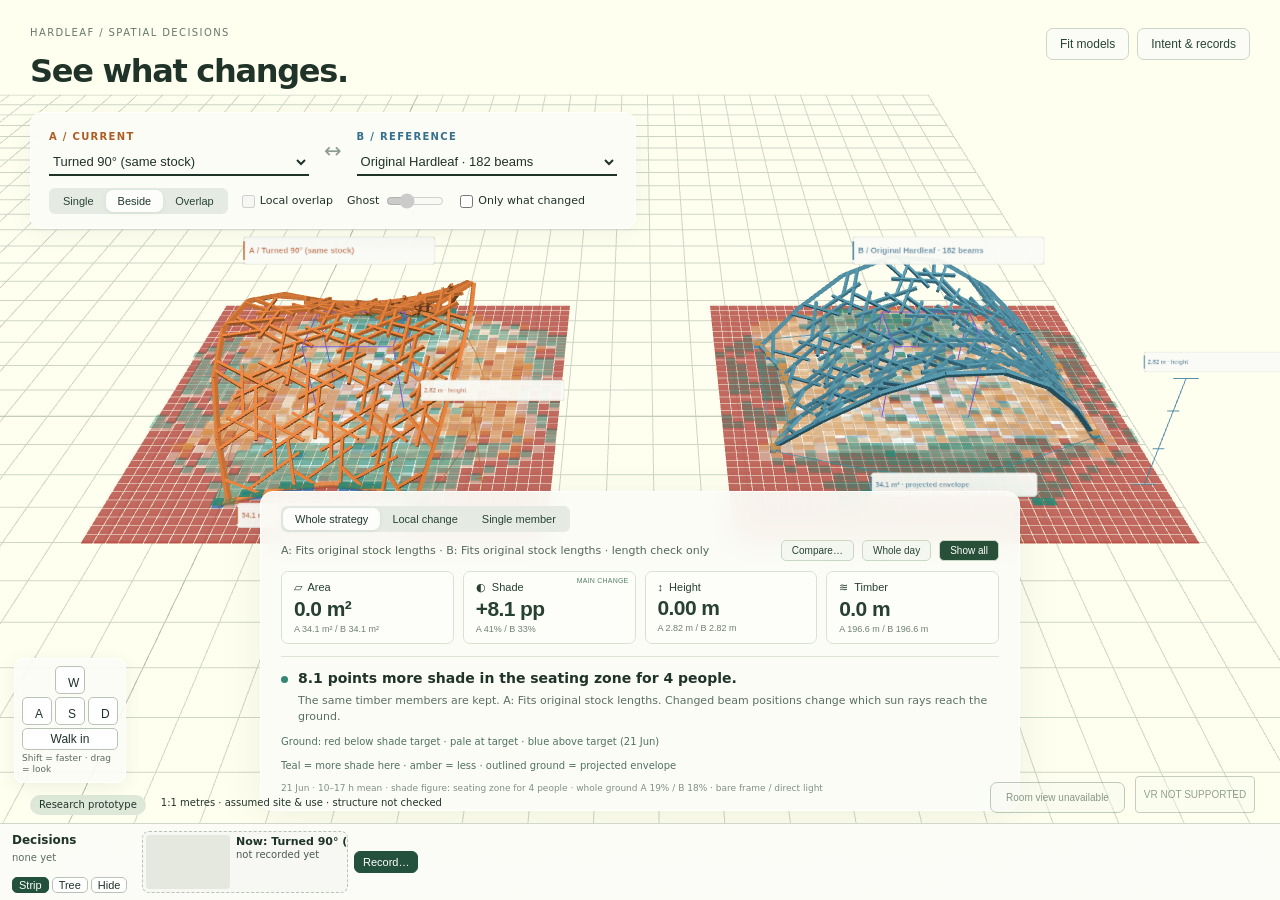
==== index.html @ 6464f563 "Hardleaf VR prototype: static copy with precomputed options Co-Authored-By: Claude Opus 5.5 <noreply" ====
<!doctype html>
<html lang="en"><head><meta charset="utf-8"><meta name="viewport" content="width=device-width, initial-scale=1"><link rel="icon" href="data:,"><title>Hardleaf · Spatial comparison</title>
<link rel="stylesheet" href="style.css"><script type="importmap">{"imports":{"three":"./vendor/three/build/three.module.js","three/addons/":"./vendor/three/addons/"}}</script></head>
<body>
<main id="viewport" aria-label="Hardleaf 3D model"></main>
<header><div class="mark">HARDLEAF / SPATIAL DECISIONS</div><h1>See what changes.</h1><p>Same scale. Same sun. Different choices.</p></header>
<div id="regionBar" hidden role="status"><span id="regionText"></span><button type="button" id="regionConfirm">Confirm</button><button type="button" id="regionCancel">Cancel</button></div>
<div id="diffPick" hidden aria-label="What to compare"><b>Compare</b><label><input type="checkbox" data-metric="area" checked> Area</label><label><input type="checkbox" data-metric="shade" checked> Shade</label><label><input type="checkbox" data-metric="height" checked> Height</label><label><input type="checkbox" data-metric="material" checked> Timber</label><b>Shade in</b><label><input type="radio" name="scope" value="seat" checked> <span id="scopeSeat">Seating zone</span></label><label><input type="radio" name="scope" value="ground"> Whole ground</label><label><input type="radio" name="scope" value="region" id="scopeRegion" disabled> <span id="scopeRegionText">Selected region (none yet)</span></label><small>Click two ground cells to select a region.</small></div>
<div class="workspace-tools"><button id="fitModels">Fit models</button><button id="advancedToggle" aria-expanded="false">Intent &amp; records</button></div>
<section id="comparisonControls" aria-label="Compare designs">
  <div class="model-pickers"><label class="a"><span>A / CURRENT</span><select id="scenario"></select></label><span class="versus">↔</span><label class="b"><span>B / REFERENCE</span><select id="reference"></select></label></div>
  <div class="layout-controls"><div class="segmented"><button data-compare-mode="single">Single</button><button data-compare-mode="beside" class="active">Beside</button><button data-compare-mode="overlay">Overlap</button></div><label class="inline"><input id="localOverlap" type="checkbox">Local overlap</label><label class="inline ghost-label">Ghost <input id="ghostOpacity" type="range" min="0.1" max="0.75" step="0.05" value="0.28" aria-label="Reference ghost opacity"></label><label class="inline"><input id="diffOnly" type="checkbox">Only what changed</label></div>
</section>
<section id="comparisonDock" aria-label="Visual comparison lenses">
  <div class="segmented tier-tabs" id="tierTabs" role="group" aria-label="Decision level"><button type="button" data-tier="whole" class="active">Whole strategy</button><button type="button" data-tier="local">Local change</button><button type="button" data-tier="member">Single member</button></div>
  <div class="dock-top"><span id="stockIdentity">Same timber pieces</span><button id="diffPickBtn" type="button" aria-expanded="false">Compare…</button><button id="shadePeriod">Whole day</button><button id="allFocus" class="active">Show all</button></div>
  <div class="lenses">
    <button data-focus="area"><span class="lens-name">▱ &nbsp;Area</span><span class="delta"></span><span class="pair"></span></button>
    <button data-focus="shade"><span class="lens-name">◐ &nbsp;Shade</span><span class="delta"></span><span class="pair"></span></button>
    <button data-focus="height"><span class="lens-name">↕ &nbsp;Height</span><span class="delta"></span><span class="pair"></span></button>
    <button data-focus="material"><span class="lens-name">≋ &nbsp;Timber</span><span class="delta"></span><span class="pair"></span></button>
  </div>
  <div class="comparison-story"><span class="story-dot"></span><div><h2 id="compareHeadline"></h2><p id="compareWhy"></p></div></div>
  <div class="light-scale" id="lightScale" aria-hidden="true"></div><p class="comparison-legend" id="lightLegend"></p><p class="comparison-legend" id="comparisonLegend"></p><small id="compareContext"></small>
</section>
<aside id="panel" hidden>
<div class="eyebrow" id="flowEyebrow">Step 1 of 7</div><h2 id="flowTitle">Intention</h2>
<div id="flowChart"></div>
<p id="flowAsk" class="flow-ask"></p>
<p class="muted" data-step="1">Real beam geometry, assumed use. Bare-timber shade only; plants, weather and structure are not included.</p>
<details open data-step="1"><summary>Intention · goal roles (click to change)</summary><div id="intent" class="buttonrow" style="flex-wrap:wrap"></div></details>
<details open data-step="1"><summary>Conditions · what is assumed</summary><div id="conditions"></div></details>
<label data-step="1">People (assumed: 1.5 m² each)<select id="usage"></select></label>
<label data-step="1">Shade target <output id="targetValue">50%</output><input id="target" type="range" min="10" max="90" step="5" value="50"></label>
<label data-step="3">Simulated time <output id="hourValue">13:00</output><input id="hour" type="range" min="0" max="7" step="1" value="3"></label>
<div class="buttonrow" data-step="2"><button id="rackToggle">Show timber stock rack</button></div>
<div class="buttonrow" data-step="3"><button id="home">Reset view</button><button id="seatview">Seat zone from above</button><button id="columns">Light filter: off</button><button id="cells">Hide per-cell shade</button></div>
<div class="buttonrow" data-step="6"><button id="compare">Side by side</button></div>
<nav data-step="4 6" aria-label="Information level"><button data-level="1" class="active">L1 Overview</button><button data-level="2">L2 Differences</button><button data-level="3">L3 Explain</button></nav>
<section id="feedback" data-step="4 6" aria-live="polite"></section>
<section id="command" data-step="5"><label for="cmdText"><small>Ask for an option (needs the bridge): turn 90 · wider 10 · lower 15 · remove A1 A2 · reset</small></label><div style="display:flex;gap:6px;margin-top:4px"><input id="cmdText" type="text" placeholder="turn 90 and lower 10" style="flex:1;min-width:0"><button id="cmdGo" type="button">Go</button><button id="cmdVoice" type="button" hidden>Speak</button></div><small id="cmdStatus"></small></section>
<section id="selection" data-step="2 4"><small>Click a timber member to see its details</small></section>
<details data-step="5"><summary>Engineering connection</summary><p>Rhino geometry probe. Structure and joinery remain unchecked.</p><button id="testEngine">Test Rhino link</button><p id="engineStatus">Not tested</p><a href="device.html" target="_blank">Quest connection diagnostics</a></details>
<div id="taskbox" data-step="7"><small>Task</small><p id="task">Choose a configuration for this seating zone: enough shade from the timber you have. Compare two, pick the one you would use, and say why.</p></div>
<label data-step="7">Preference for the current configuration<select id="pref"><option value="">not rated</option><option value="1">1 very dissatisfied</option><option value="2">2</option><option value="3">3 neutral</option><option value="4">4</option><option value="5">5 very satisfied</option></select></label>
<label data-step="7">Reason for choosing / returning (optional)<textarea id="rationale" rows="2" placeholder="e.g. local exposure still too large, go back and change the goal. Left empty, no reason is inferred."></textarea></label>
<div class="buttonrow" data-step="7"><button id="record">Record this decision</button><button id="export">Export record</button></div>
<div class="flow-nav"><button id="flowPrev" type="button">Back</button><button id="flowNext" type="button">Next</button></div>
<details><summary>History · return and branch</summary><label>Choose a recorded state<select id="historyState"></select></label><button id="restore">Restore this state and open a new branch</button><p><b>Decisions across strategies</b></p><table id="decisions"></table><p id="historySummary">No history yet</p><p>After returning you can keep exploring; the old branch, goal, option and record are not overwritten.</p></details>
<p id="status" role="status">Reading 182 beams…</p>
<details><summary>Sources and controls</summary><p>Mouse: rotate; wheel: zoom; click: pick a beam. VR In VR use the controller ray to pick members and the console in front of you. Stand and walk inside your real boundary.</p><p>From the course: Alpine ARchitecture  Lock → Mark → Assign → Check; here: confirm conditions → mark the conflict → compare → decide.</p><a href="docs/SOURCES.md">Data and sources</a></details>
</aside>
<div id="walkPad" aria-label="Walk"><div class="wp-keys"><span></span><button type="button" data-walk="KeyW" aria-label="Forward">W</button><span></span><button type="button" data-walk="KeyA" aria-label="Left">A</button><button type="button" data-walk="KeyS" aria-label="Back">S</button><button type="button" data-walk="KeyD" aria-label="Right">D</button></div><button type="button" id="walkIn">Walk in</button><small>Shift = faster · drag = look</small></div>
<section id="historyStrip" aria-label="Decision history"><div class="hs-head"><b>Decisions</b><small id="hsCount"></small><div class="hs-tabs"><button type="button" id="hsStrip" aria-pressed="true">Strip</button><button type="button" id="hsTree" aria-pressed="false">Tree</button><button type="button" id="hsHide" aria-expanded="true">Hide</button></div></div><div id="hsBody"></div></section>
<footer><span class="badge">Research prototype</span><span>1:1 metres · assumed site &amp; use · structure not checked</span></footer>
<script type="module" src="app.js"></script></body></html>
---- style.css ----
*{box-sizing:border-box}body{margin:0;background:#e9ece4;color:#203329;font:14px/1.6 system-ui,'Microsoft YaHei',sans-serif}#viewport{position:fixed;inset:0}canvas{display:block}header{position:fixed;top:30px;left:36px;pointer-events:none}.mark,.eyebrow{font-size:11px;letter-spacing:.16em;color:#65776b}h1{font-size:36px;margin:5px 0;font-weight:600;letter-spacing:-1px}h1 span{font-size:18px;font-weight:400}header p{margin:0;color:#65776b}aside{position:fixed;right:24px;top:24px;bottom:70px;width:350px;overflow:auto;padding:26px;background:#fafcf7ed;border:1px solid #fff;border-radius:18px;box-shadow:0 15px 60px #243c2520;backdrop-filter:blur(12px)}h2{font-size:22px;margin:7px 0 13px}.muted,small{color:#65776b}label{display:block;margin-top:14px;font-size:12px}select{display:block;width:100%;padding:10px;margin-top:5px;border:1px solid #d1dbce;border-radius:7px;background:white;color:#203329}input{width:100%;accent-color:#3b6147}output{float:right}button{border:1px solid #cad7c5;border-radius:7px;padding:9px 12px;background:#f4f7ef;color:#284431;cursor:pointer}button:hover{background:#dce8d6}button.active{background:#284f37;color:white}.buttonrow,nav{display:flex;gap:8px;margin-top:15px}nav button{flex:1;padding:8px 3px}#feedback{padding:15px 0;min-height:145px}#feedback strong{font-size:20px}#feedback p{margin:8px 0}.metric{display:flex;justify-content:space-between;border-bottom:1px solid #e0e7dc;padding:5px 0}#selection{padding:10px;background:#edf2e8;border-radius:7px}#status{font-size:11px;color:#687d6a}footer{position:fixed;bottom:22px;left:36px;right:24px;display:flex;gap:15px;font-size:12px;pointer-events:none}.badge{background:#f4dfb5;padding:3px 12px;border-radius:30px}details{font-size:12px;margin-top:12px}a{color:#365c44}@media(max-width:700px){header{left:18px;top:14px}h1{font-size:25px}aside{top:auto;left:12px;right:12px;bottom:60px;width:auto;max-height:44vh;padding:16px}footer{left:15px;font-size:10px;gap:6px}header p{font-size:11px}}
textarea{display:block;width:100%;padding:8px;border:1px solid #cad7c5;border-radius:7px;color:#203329;background:#fff;font:inherit;resize:vertical}
.light-scale{display:none;height:9px;margin:10px 0 2px;border-radius:5px;background:linear-gradient(90deg,#1f5fa8,#fbefd2);border:1px solid #9aa9aa}

.buttonrow{flex-wrap:wrap}.buttonrow button{flex:1 1 auto}
em{font-style:normal;color:#9a6b12;font-size:.8em;margin-left:.3em}

#decisions{width:100%;border-collapse:collapse;font-size:12px}#decisions td,#decisions th{border-bottom:1px solid #d9dfd0;padding:4px 3px;text-align:left;vertical-align:top}

.vrpreview #VRButton{display:none!important}
/* The models occupy the workspace. Controls select a spatial lens, not an analytical dashboard. */
[hidden]{display:none!important}header{top:25px;left:30px}header h1{font-size:32px;letter-spacing:-1.3px;margin:5px 0}header p{font-size:12px}.mark{font-size:10px;letter-spacing:.14em}
.workspace-tools{position:fixed;right:30px;top:28px;display:flex;gap:8px}.workspace-tools button{background:#fbfcf7dd;font-size:12px;padding:8px 13px}
#comparisonControls{position:fixed;top:112px;left:30px;max-width:740px;padding:14px 18px;background:#fbfcf7eb;border:1px solid #fff;border-radius:12px;box-shadow:0 5px 25px #213b2810;backdrop-filter:blur(12px)}
.model-pickers{display:flex;align-items:center;gap:15px}.model-pickers label{margin:0;width:260px}.model-pickers label>span{font-size:10px;letter-spacing:.13em;font-weight:650}.model-pickers .a{color:#ad5c25}.model-pickers .b{color:#35718d}.model-pickers select{margin:3px 0 0;border:0;border-bottom:2px solid currentColor;border-radius:0;background:transparent;padding:4px 0;font-size:13px}.versus{color:#8e9c90;font-size:21px}
.layout-controls{display:flex;align-items:center;gap:14px;margin-top:12px}.segmented{display:flex;background:#e5ebe2;border-radius:6px;padding:2px}.segmented button{padding:5px 12px;font-size:11px;background:transparent;border:0}.segmented button.active{background:#fdfefb;color:#21372c;box-shadow:0 1px 4px #24392b15}
label.inline{margin:0;display:flex;align-items:center;gap:5px;font-size:11px;white-space:nowrap}.inline input[type=checkbox]{width:13px;margin:0}.ghost-label input{width:58px}button:focus-visible,select:focus-visible{outline:3px solid #4483a0;outline-offset:3px}
#comparisonDock{position:fixed;bottom:57px;left:50%;transform:translateX(-50%);width:min(760px,calc(100vw - 60px));padding:14px 20px 13px;border:1px solid #fff;border-radius:13px;background:#fbfcf7ed;backdrop-filter:blur(14px);box-shadow:0 8px 45px #233f2314}
.dock-top{display:flex;align-items:center;gap:8px}.dock-top>span{margin-right:auto;font-size:11px;color:#526956}.dock-top button{padding:4px 10px;font-size:10px;border-radius:5px}.lenses{display:grid;grid-template-columns:repeat(4,1fr);gap:9px;margin:10px 0 12px}.lenses button{position:relative;display:flex;flex-direction:column;align-items:flex-start;gap:3px;background:#fdfefa;border:1px solid #d9e1d5;border-radius:7px;padding:9px 12px;color:#284032;min-width:0}.lenses button.active{border-color:#3b6b52;background:#e5eee5;box-shadow:inset 0 0 0 1px #3b6b52}.lenses button.major:after{content:'MAIN CHANGE';position:absolute;right:6px;top:5px;font-size:7px;letter-spacing:.03em;color:#548068}.lens-name{font-size:11px}.delta{font-size:21px;font-weight:550;letter-spacing:-.6px}.pair{font-size:9px;color:#6f8172;white-space:nowrap}.comparison-story{display:flex;gap:10px;align-items:baseline;border-top:1px solid #dbe2d6;padding-top:10px}.story-dot{display:inline-block;width:7px;height:7px;flex:none;border-radius:50%;background:#348676}.comparison-story h2{font-size:14px;font-weight:600;margin:0 0 3px}.comparison-story p{font-size:11px;margin:0;color:#5a705f;line-height:1.5}.comparison-legend{font-size:10px;margin:8px 0 1px;color:#527063}#compareContext{font-size:9px;color:#819084}aside{top:85px;right:26px;bottom:65px;z-index:12;width:350px}footer{bottom:18px;left:30px;font-size:10px}.badge{background:#dde8d9;padding:2px 9px}#VRButton{left:auto!important;right:25px!important;bottom:15px!important;width:120px!important;font-size:10px!important;color:#284431!important;border-color:#8b9d8b!important;background:#f5f9efcc!important}
.vrpreview #comparisonDock,.vrpreview #comparisonControls,.vrpreview .workspace-tools,.vrpreview header,.vrpreview footer{display:none}
#MRButton{position:fixed;right:155px;bottom:15px;z-index:15;width:135px;font-size:10px;color:#284431;border-color:#8b9d8b;background:#f5f9efcc}#MRButton:disabled{opacity:.55;cursor:default}
header p{display:none}
body.xr-active #comparisonDock,body.xr-active #comparisonControls,body.xr-active .workspace-tools,body.xr-active header,body.xr-active footer{display:none}
@media(max-width:800px){header h1{font-size:25px}header{top:18px;left:17px}.workspace-tools{top:20px;right:16px}.workspace-tools button{font-size:10px;padding:6px}.mark{font-size:8px}header p{display:none}#comparisonControls{top:92px;left:15px;right:15px;padding:10px;max-width:none}.model-pickers{gap:9px}.model-pickers label{width:calc(50% - 18px)}.model-pickers select{font-size:11px}.layout-controls{gap:9px;flex-wrap:wrap}.inline,.inline input{font-size:9px!important}.segmented button{padding:4px 9px}#comparisonDock{bottom:53px;width:calc(100vw - 30px);padding:10px 12px}.lenses{gap:5px;margin:7px 0}.lenses button{padding:9px 6px}.delta{font-size:17px}.lens-name{font-size:10px}.pair{font-size:7px}.lenses button.major:after{font-size:5px;top:3px;right:3px}.comparison-story h2{font-size:12px}.comparison-story p{font-size:10px}footer{left:15px;right:145px;font-size:8px;line-height:1.3}.comparison-legend{font-size:9px}#compareContext{font-size:8px}aside{left:15px;right:15px;width:auto;top:85px;bottom:55px;max-height:none}#VRButton{right:15px!important;width:115px!important}}
#panel[data-active="1"] [data-step]:not([data-step~="1"]){display:none}#panel[data-active="2"] [data-step]:not([data-step~="2"]){display:none}#panel[data-active="3"] [data-step]:not([data-step~="3"]){display:none}#panel[data-active="4"] [data-step]:not([data-step~="4"]){display:none}#panel[data-active="5"] [data-step]:not([data-step~="5"]){display:none}#panel[data-active="6"] [data-step]:not([data-step~="6"]){display:none}#panel[data-active="7"] [data-step]:not([data-step~="7"]){display:none}
#flowChart svg{display:block;width:100%;height:auto;margin:6px 0 2px}
.fl-edge,.fl-back{stroke:#7b8a80;stroke-width:1.4;fill:none}.fl-back{stroke-dasharray:4 3}.fl-arrow{fill:#7b8a80}.fl-backlabel{font-size:10px;fill:#5d6c62}
.fl-node{cursor:pointer;outline:none}.fl-node rect{fill:#f7f8f3;stroke:#b9c2b6;stroke-width:1.2}.fl-node.seen rect{fill:#e4ece2;stroke:#5f7d6a}.fl-node.on rect{fill:#24513d;stroke:#24513d}.fl-node:hover rect,.fl-node:focus-visible rect{stroke:#24513d;stroke-width:2}
.fl-name{font-size:11.5px;font-weight:600;fill:#203329}.fl-note{font-size:10px;fill:#5d6c62}.fl-node.on .fl-name,.fl-node.on .fl-note{fill:#fff}
.flow-ask{margin:2px 0 10px;font-weight:600}.flow-nav{display:flex;justify-content:space-between;gap:8px;margin:12px 0}
.tr-edge{stroke:#7b8a80;stroke-width:1.5;fill:none}.tr-edge.fork{stroke:#b4632d;stroke-dasharray:5 3}
.tr-node{cursor:pointer;outline:none}.tr-node rect{fill:#f7f8f3;stroke:#9aa79c;stroke-width:1.2}.tr-node.decision rect{fill:#24513d;stroke:#24513d}.tr-node.decision text{fill:#fff}.tr-node.goal rect{fill:#f3ead6;stroke:#a88c4f}.tr-node.option rect{fill:#e2ebf3;stroke:#6b8aa6}.tr-node.branch rect{fill:#f8e8dc;stroke:#b4632d;stroke-dasharray:4 3}
.tr-node.head rect{stroke:#d3792f;stroke-width:3;stroke-dasharray:none}.tr-node:hover rect,.tr-node:focus-visible rect{stroke:#d3792f;stroke-width:2.4}
.tr-title{font-size:11.5px;font-weight:600;fill:#203329}.tr-sub{font-size:10px;fill:#4c5b51}.tr-root rect{fill:#fff;stroke:#7b8a80}.tr-root text{font-size:11px;fill:#203329}
#historyStrip{position:fixed;left:0;right:0;bottom:0;z-index:6;display:flex;gap:12px;align-items:stretch;padding:7px 12px;background:#fbfcf7f2;border-top:1px solid #cfd6cc;backdrop-filter:blur(12px)}
.hs-head{flex:none;width:118px;display:flex;flex-direction:column;gap:2px;font-size:12px}.hs-head small{color:#5d6c62;line-height:1.25}.hs-tabs{display:flex;flex-wrap:wrap;gap:3px;margin-top:auto}.hs-tabs button{padding:1px 6px;font-size:11px;border:1px solid #b9c2b6;border-radius:5px;background:#fff;color:#203329;cursor:pointer}.hs-tabs button[aria-pressed="true"]{background:#24513d;border-color:#24513d;color:#fff}
#hsBody{flex:1;min-width:0;overflow:auto;display:flex;gap:6px;align-items:center}#hsBody.tree{display:block;max-height:220px}
.hs-card{flex:none;display:flex;gap:6px;width:206px;height:62px;padding:3px;text-align:left;background:#fff;border:1.5px solid #b9c2b6;border-radius:7px;cursor:pointer;color:#203329;font:inherit;overflow:hidden}.hs-card:hover,.hs-card:focus-visible{border-color:#d3792f;outline:none}.hs-card img,.hs-noimg{flex:none;width:84px;height:54px;object-fit:cover;border-radius:4px;background:#e4e8df}
.hs-text{min-width:0;display:flex;flex-direction:column;line-height:1.25}.hs-text b{font-size:11px;white-space:nowrap}.hs-text small{font-size:10px;color:#4c5b51;white-space:nowrap}.hs-why{font-style:italic}
.hs-card.decision{border-color:#24513d}.hs-card.goal{border-color:#a88c4f}.hs-card.option{border-color:#6b8aa6}.hs-card.branch{border-color:#b4632d;border-style:dashed;background:#fdf6f0}.hs-card.head{box-shadow:0 0 0 2px #d3792f}.hs-card.now{cursor:default;border-style:dashed;background:#f7f8f3}.hs-card[data-lane]:not([data-lane="0"]){margin-top:0;border-top-width:4px}
.hs-link{flex:none;color:#7b8a80;font-size:14px}.hs-link.fork{color:#b4632d;font-weight:700}.hs-rec{flex:none;align-self:center;padding:4px 8px;font-size:11px;border:1px solid #24513d;border-radius:6px;background:#24513d;color:#fff;cursor:pointer}
#historyStrip.closed{padding:3px 12px}#historyStrip.closed #hsBody{display:none}#historyStrip.closed .hs-head{width:auto;flex-direction:row;align-items:center;gap:10px}#historyStrip.closed .hs-tabs{margin:0}#historyStrip.closed #hsStrip,#historyStrip.closed #hsTree{display:none}
#comparisonDock{bottom:calc(var(--hist-h,0px) + 12px)}footer{bottom:calc(var(--hist-h,0px) + 8px)}
.xr-active #historyStrip,.vrpreview #historyStrip{display:none}
#VRButton,#MRButton{bottom:calc(var(--hist-h,0px) + 10px)!important}
#panel{max-height:calc(100vh - var(--hist-h,0px) - 100px)}
html,body{overflow:hidden;max-width:100vw}aside{width:min(350px,calc(100vw - 40px));max-width:calc(100vw - 40px)}
#walkPad{position:fixed;left:14px;bottom:calc(var(--hist-h,0px) + 40px);z-index:5;display:flex;flex-direction:column;gap:3px;padding:7px;background:#fbfcf7e6;border:1px solid #fff;border-radius:9px;box-shadow:0 4px 18px #213b2814}
.wp-keys{display:grid;grid-template-columns:repeat(3,30px);grid-auto-rows:28px;gap:3px}.wp-keys button,#walkIn{border:1px solid #b9c2b6;border-radius:5px;background:#fff;color:#203329;font-size:12px;cursor:pointer;touch-action:none}.wp-keys button.on,.wp-keys button:active{background:#24513d;border-color:#24513d;color:#fff}#walkIn{padding:3px 4px}#walkPad small{font-size:9px;color:#5d6c62;line-height:1.2;max-width:96px}
.xr-active #walkPad,.vrpreview #walkPad{display:none}@media(max-width:800px){#walkPad small{display:none}}
aside{z-index:1000}.walking #comparisonDock,.walking #comparisonControls,.walking header,.walking footer{display:none}
#regionBar{position:fixed;top:16px;left:50%;transform:translateX(-50%);z-index:30;display:flex;align-items:center;gap:8px;padding:6px 12px;background:#fff;border:1.5px dashed #c98a00;border-radius:9px;box-shadow:0 4px 18px #213b2826;font-size:13px}#regionBar[hidden]{display:none}#regionBar.done{border-style:solid;border-color:#203329}#regionBar button{padding:2px 9px;border:1px solid #b9c2b6;border-radius:5px;background:#fff;cursor:pointer;font-size:12px}#regionConfirm{background:#24513d!important;border-color:#24513d!important;color:#fff}
#diffPick{position:fixed;z-index:25;left:50%;transform:translateX(-50%);bottom:calc(var(--hist-h,0px) + 260px);width:230px;display:flex;flex-direction:column;gap:2px;padding:10px 12px;background:#fff;border:1px solid #cfd6cc;border-radius:10px;box-shadow:0 8px 30px #213b2826;font-size:12px}#diffPick[hidden]{display:none}#diffPick b{margin-top:4px}#diffPick label{display:flex;gap:6px;align-items:center;cursor:pointer}#diffPick small{color:#5d6c62;margin-top:3px}#diffPick input:disabled+span{color:#9aa79c}
.xr-active #regionBar,.xr-active #diffPick,.vrpreview #regionBar,.vrpreview #diffPick,.walking #diffPick{display:none}
#diffPick label{justify-content:flex-start;margin:0}#diffPick input{flex:none;width:auto;margin:0}.dock-top button{white-space:nowrap}
.tier-tabs{display:inline-flex;margin-bottom:8px}#diffPick{bottom:calc(var(--hist-h,0px) + 300px)}
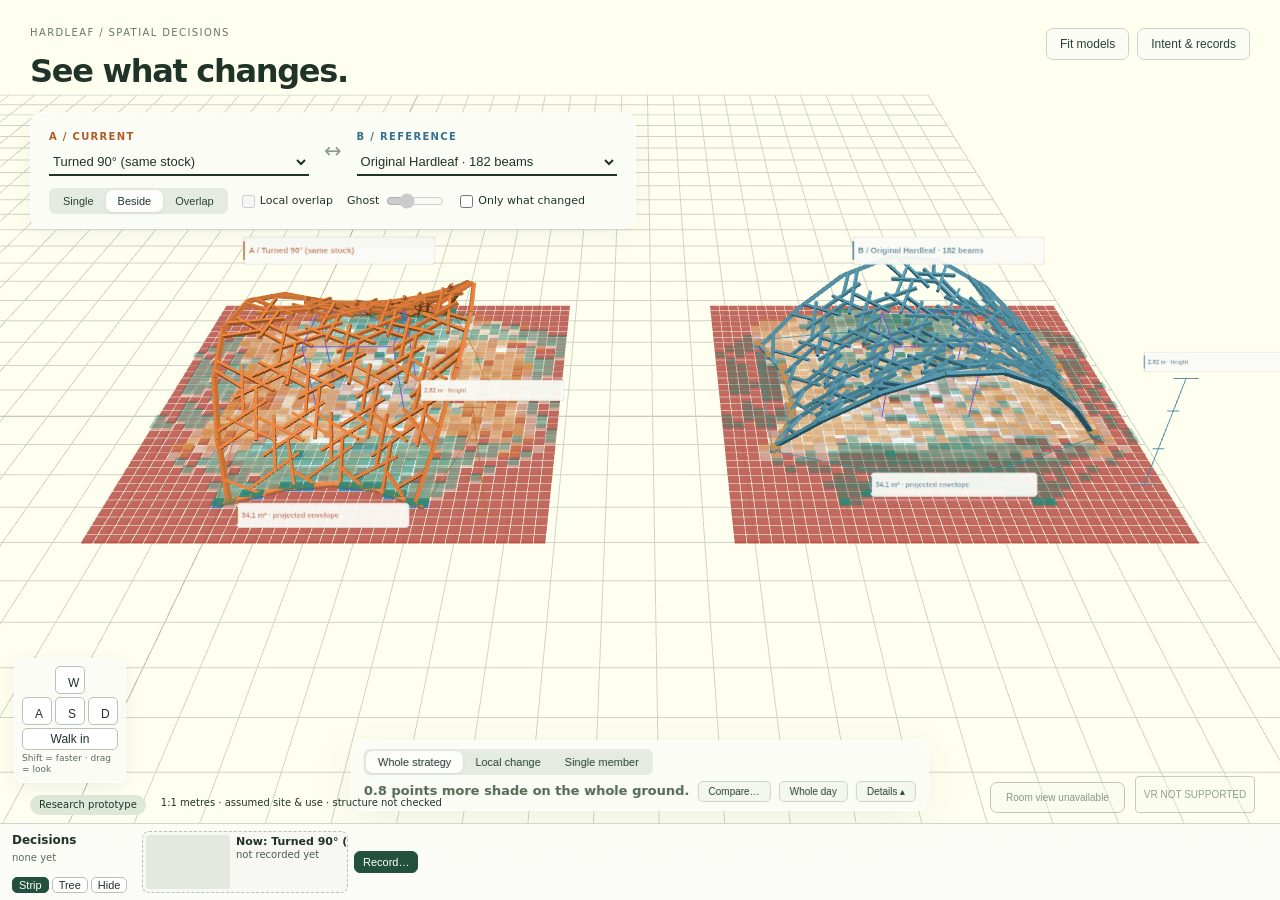
==== commit 43320c55: "Compare choices act on the scene; collapsible panel; scopes named Co-Authored-By: Claude Opus 5.5 <n" ====
--- a/index.html
+++ b/index.html
@@ -5,15 +5,15 @@
 <main id="viewport" aria-label="Hardleaf 3D model"></main>
 <header><div class="mark">HARDLEAF / SPATIAL DECISIONS</div><h1>See what changes.</h1><p>Same scale. Same sun. Different choices.</p></header>
 <div id="regionBar" hidden role="status"><span id="regionText"></span><button type="button" id="regionConfirm">Confirm</button><button type="button" id="regionCancel">Cancel</button></div>
-<div id="diffPick" hidden aria-label="What to compare"><b>Compare</b><label><input type="checkbox" data-metric="area" checked> Area</label><label><input type="checkbox" data-metric="shade" checked> Shade</label><label><input type="checkbox" data-metric="height" checked> Height</label><label><input type="checkbox" data-metric="material" checked> Timber</label><b>Shade in</b><label><input type="radio" name="scope" value="seat" checked> <span id="scopeSeat">Seating zone</span></label><label><input type="radio" name="scope" value="ground"> Whole ground</label><label><input type="radio" name="scope" value="region" id="scopeRegion" disabled> <span id="scopeRegionText">Selected region (none yet)</span></label><small>Click two ground cells to select a region.</small></div>
+<div id="diffPick" hidden aria-label="What to compare"><b>Compare</b><label><input type="checkbox" data-metric="area" checked> Area</label><label><input type="checkbox" data-metric="shade" checked> Shade</label><label><input type="checkbox" data-metric="height" checked> Height</label><label><input type="checkbox" data-metric="material" checked> Timber</label><b>Shade in</b><label><input type="radio" name="scope" value="seat" checked> <span id="scopeSeat">Seating zone</span></label><label><input type="radio" name="scope" value="ground"> Whole ground</label><label><input type="radio" name="scope" value="region" id="scopeRegion" disabled> <span id="scopeRegionText">Selected region (none yet)</span></label><small>Click two ground cells to select a region.</small><button type="button" id="saveFigure" style="margin-top:6px">Save comparison image</button></div>
 <div class="workspace-tools"><button id="fitModels">Fit models</button><button id="advancedToggle" aria-expanded="false">Intent &amp; records</button></div>
 <section id="comparisonControls" aria-label="Compare designs">
   <div class="model-pickers"><label class="a"><span>A / CURRENT</span><select id="scenario"></select></label><span class="versus">↔</span><label class="b"><span>B / REFERENCE</span><select id="reference"></select></label></div>
   <div class="layout-controls"><div class="segmented"><button data-compare-mode="single">Single</button><button data-compare-mode="beside" class="active">Beside</button><button data-compare-mode="overlay">Overlap</button></div><label class="inline"><input id="localOverlap" type="checkbox">Local overlap</label><label class="inline ghost-label">Ghost <input id="ghostOpacity" type="range" min="0.1" max="0.75" step="0.05" value="0.28" aria-label="Reference ghost opacity"></label><label class="inline"><input id="diffOnly" type="checkbox">Only what changed</label></div>
 </section>
-<section id="comparisonDock" aria-label="Visual comparison lenses">
+<section id="comparisonDock" class="collapsed" aria-label="Visual comparison lenses">
   <div class="segmented tier-tabs" id="tierTabs" role="group" aria-label="Decision level"><button type="button" data-tier="whole" class="active">Whole strategy</button><button type="button" data-tier="local">Local change</button><button type="button" data-tier="member">Single member</button></div>
-  <div class="dock-top"><span id="stockIdentity">Same timber pieces</span><button id="diffPickBtn" type="button" aria-expanded="false">Compare…</button><button id="shadePeriod">Whole day</button><button id="allFocus" class="active">Show all</button></div>
+  <div class="dock-top"><span id="dockSummary"></span><span id="stockIdentity">Same timber pieces</span><button id="diffPickBtn" type="button" aria-expanded="false">Compare…</button><button id="shadePeriod">Whole day</button><button id="allFocus" class="active">Show all</button><button id="dockToggle" type="button" aria-expanded="false">Details ▴</button></div>
   <div class="lenses">
     <button data-focus="area"><span class="lens-name">▱ &nbsp;Area</span><span class="delta"></span><span class="pair"></span></button>
     <button data-focus="shade"><span class="lens-name">◐ &nbsp;Shade</span><span class="delta"></span><span class="pair"></span></button>
--- a/style.css
+++ b/style.css
@@ -54,3 +54,5 @@
 .xr-active #regionBar,.xr-active #diffPick,.vrpreview #regionBar,.vrpreview #diffPick,.walking #diffPick{display:none}
 #diffPick label{justify-content:flex-start;margin:0}#diffPick input{flex:none;width:auto;margin:0}.dock-top button{white-space:nowrap}
 .tier-tabs{display:inline-flex;margin-bottom:8px}#diffPick{bottom:calc(var(--hist-h,0px) + 300px)}
+#dockSummary{display:none;font-weight:600;font-size:13px;margin-right:auto;min-width:0}#comparisonDock.collapsed{width:auto;max-width:min(760px,calc(100vw - 60px));padding:8px 12px}#comparisonDock.collapsed>*:not(.tier-tabs):not(.dock-top){display:none}#comparisonDock.collapsed #stockIdentity,#comparisonDock.collapsed #allFocus{display:none}#comparisonDock.collapsed #dockSummary{display:block}#comparisonDock.collapsed .tier-tabs{margin-bottom:6px}
+#diffPick{bottom:calc(var(--hist-h,0px) + var(--dock-h,0px) + 22px)!important}
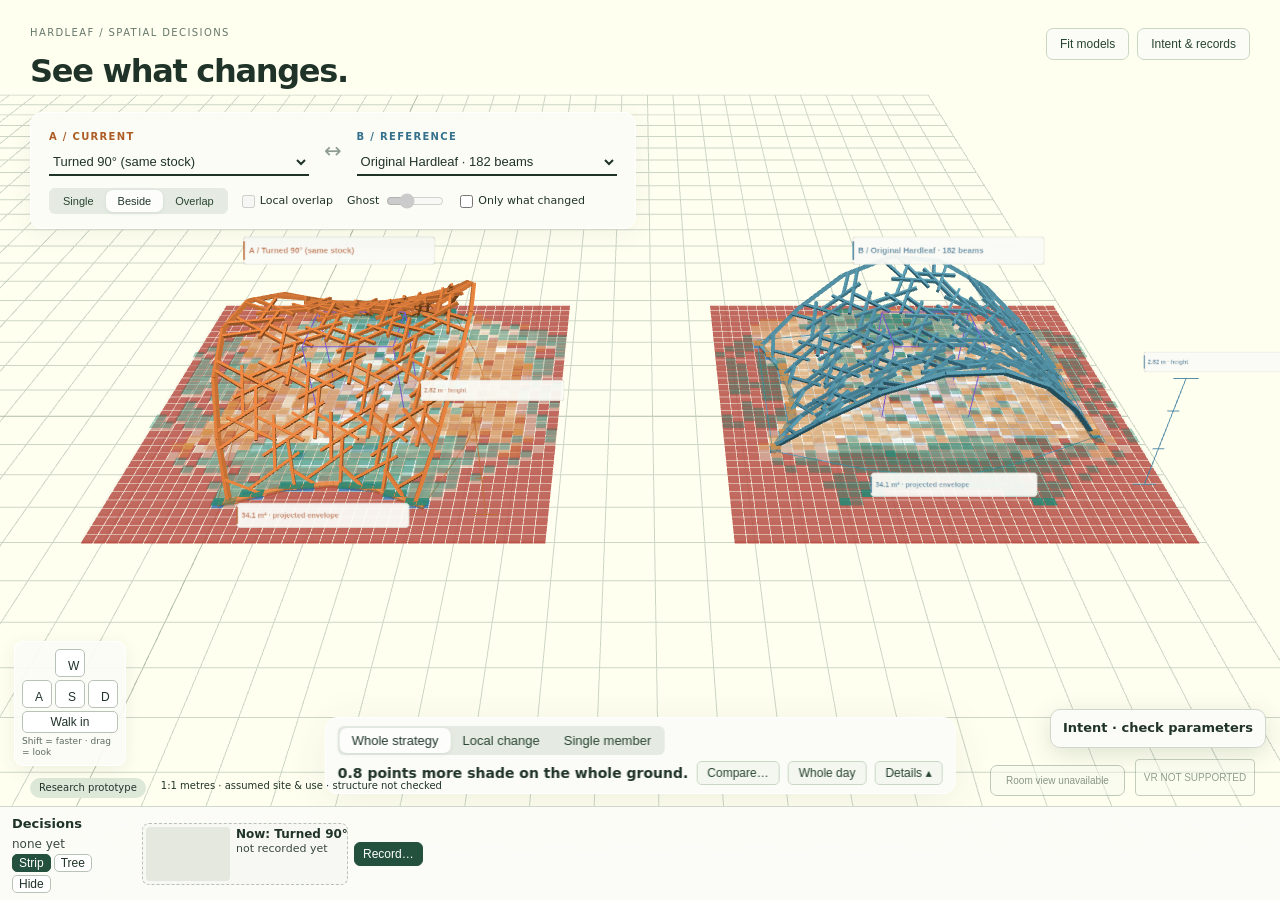
==== commit 2c839c8f: "Local search map; bring-your-own-key parameter check; eye height Co-Authored-By: Claude Opus 5.5 <no" ====
--- a/index.html
+++ b/index.html
@@ -27,6 +27,7 @@
 <div class="eyebrow" id="flowEyebrow">Step 1 of 7</div><h2 id="flowTitle">Intention</h2>
 <div id="flowChart"></div>
 <p id="flowAsk" class="flow-ask"></p>
+<button type="button" id="intentToChat" data-step="1">Shrink to a chat box</button>
 <p class="muted" data-step="1">Real beam geometry, assumed use. Bare-timber shade only; plants, weather and structure are not included.</p>
 <details open data-step="1"><summary>Intention · goal roles (click to change)</summary><div id="intent" class="buttonrow" style="flex-wrap:wrap"></div></details>
 <details open data-step="1"><summary>Conditions · what is assumed</summary><div id="conditions"></div></details>
@@ -51,6 +52,8 @@
 <details><summary>Sources and controls</summary><p>Mouse: rotate; wheel: zoom; click: pick a beam. VR In VR use the controller ray to pick members and the console in front of you. Stand and walk inside your real boundary.</p><p>From the course: Alpine ARchitecture  Lock → Mark → Assign → Check; here: confirm conditions → mark the conflict → compare → decide.</p><a href="docs/SOURCES.md">Data and sources</a></details>
 </aside>
 <div id="walkPad" aria-label="Walk"><div class="wp-keys"><span></span><button type="button" data-walk="KeyW" aria-label="Forward">W</button><span></span><button type="button" data-walk="KeyA" aria-label="Left">A</button><button type="button" data-walk="KeyS" aria-label="Back">S</button><button type="button" data-walk="KeyD" aria-label="Right">D</button></div><button type="button" id="walkIn">Walk in</button><small>Shift = faster · drag = look</small></div>
+<section id="localMapBox" hidden aria-label="Local search"><div class="lm-head"><b>Local search</b><small id="lmCount"></small><button type="button" id="lmHide">Hide</button></div><div id="lmBody"></div><div class="lm-legend"><span><i class="lk fit"></i>fits the stock</span><span><i class="lk no"></i>over the stock</span><span>▲ raised ▼ lowered</span><span><i class="lk soft"></i>sign differs at 25 cm</span></div><small id="lmNote">Click a point to see it in the scene. 4 people; geometry only.</small></section>
+<section id="aiBox" class="closed" aria-label="Parameter check"><button type="button" id="aiToggle" aria-expanded="false">Intent · check parameters</button><div id="aiBody"><p class="ai-role">Checks your parameters and says if a new requirement needs a new one. It does not design and cannot change anything.</p><details id="aiSettings"><summary id="aiSettingsLabel">AI settings</summary><label>Provider<select id="aiProvider"></select></label><label>API key<input id="aiKey" type="password" autocomplete="off" spellcheck="false" placeholder="Paste your own key"></label><label>Model<input id="aiModel" type="text" spellcheck="false"></label><label class="ai-inline"><input id="aiRemember" type="checkbox"> Remember the key on this device</label><div class="ai-actions"><a id="aiKeyLink" target="_blank" rel="noopener">Get a key</a><button type="button" id="aiClear">Forget key</button></div><small>Your key goes only from this browser to the chosen provider, and you pay for its use. It is never sent to this site or put in the decision record.</small></details><div id="aiLog" aria-live="polite"></div><form id="aiForm"><textarea id="aiInput" rows="2" placeholder="e.g. We also need a table for 6 people. Is anything missing?"></textarea><button type="submit" id="aiSend">Check</button></form></div></section>
 <section id="historyStrip" aria-label="Decision history"><div class="hs-head"><b>Decisions</b><small id="hsCount"></small><div class="hs-tabs"><button type="button" id="hsStrip" aria-pressed="true">Strip</button><button type="button" id="hsTree" aria-pressed="false">Tree</button><button type="button" id="hsHide" aria-expanded="true">Hide</button></div></div><div id="hsBody"></div></section>
 <footer><span class="badge">Research prototype</span><span>1:1 metres · assumed site &amp; use · structure not checked</span></footer>
 <script type="module" src="app.js"></script></body></html>
--- a/style.css
+++ b/style.css
@@ -56,3 +56,27 @@
 .tier-tabs{display:inline-flex;margin-bottom:8px}#diffPick{bottom:calc(var(--hist-h,0px) + 300px)}
 #dockSummary{display:none;font-weight:600;font-size:13px;margin-right:auto;min-width:0}#comparisonDock.collapsed{width:auto;max-width:min(760px,calc(100vw - 60px));padding:8px 12px}#comparisonDock.collapsed>*:not(.tier-tabs):not(.dock-top){display:none}#comparisonDock.collapsed #stockIdentity,#comparisonDock.collapsed #allFocus{display:none}#comparisonDock.collapsed #dockSummary{display:block}#comparisonDock.collapsed .tier-tabs{margin-bottom:6px}
 #diffPick{bottom:calc(var(--hist-h,0px) + var(--dock-h,0px) + 22px)!important}
+/* Legibility and fit (5 Nov): nothing below 12px in the comparison panel, solid background over the model, and every panel stays inside the window. */
+#comparisonDock{background:#fbfcf7fa;max-height:calc(100vh - var(--hist-h,0px) - 28px);overflow:auto;color:#203329}
+.lens-name{font-size:13px}.delta{font-size:22px}.pair{font-size:12px;color:#3a4a40;white-space:normal}.lenses{grid-template-columns:repeat(auto-fit,minmax(130px,1fr))}.lenses button.major:after{font-size:10px;color:#2f5d46}
+.comparison-legend{font-size:13px;color:#2f3f35;line-height:1.4}#compareContext{font-size:12px;color:#3a4a40;display:block;line-height:1.4}#compareWhy{font-size:13px;color:#2f3f35}
+.dock-top{flex-wrap:wrap}.dock-top>span{font-size:13px;color:#2f3f35}.dock-top button{font-size:12px}.tier-tabs button{font-size:13px}#dockSummary{font-size:14px;color:#203329}
+.hs-head{font-size:13px}.hs-head small{font-size:12px;color:#3a4a40}.hs-tabs button{font-size:12px}.hs-text b{font-size:12px}.hs-text small{font-size:11px;color:#3a4a40}.hs-rec{font-size:12px}
+aside{top:76px;bottom:calc(var(--hist-h,0px) + 10px);max-height:none}#panel{max-height:none}.workspace-tools{z-index:1001}
+#diffPick{max-height:calc(100vh - var(--hist-h,0px) - var(--dock-h,0px) - 40px);overflow:auto;font-size:13px}
+@media(max-height:760px){header p{display:none}header{top:12px}header h1{font-size:24px;margin:0}#comparisonControls{top:62px;padding:8px 12px}}
+@media(max-height:640px){#walkPad small{display:none}#walkPad{bottom:calc(var(--hist-h,0px) + 8px)}footer{display:none}}
+@media(max-width:1000px){#walkPad small{display:none}footer{display:none}#comparisonDock{width:calc(100vw - 150px);left:auto;right:10px;transform:none;max-width:none}#comparisonDock.collapsed{width:auto;max-width:calc(100vw - 150px)}#diffPick{left:auto;right:10px;transform:none}.hs-head{width:96px}}
+#localMapBox{position:fixed;left:14px;top:215px;z-index:7;width:min(440px,calc(100vw - 28px));max-height:calc(100vh - var(--hist-h,0px) - 230px);overflow:auto;padding:8px 10px;background:#fbfcf7fa;border:1px solid #cfd6cc;border-radius:10px;box-shadow:0 6px 24px #213b2820;font-size:13px;color:#203329}#localMapBox[hidden]{display:none}
+.lm-head{display:flex;align-items:baseline;gap:8px}.lm-head small{flex:1;color:#3a4a40;font-size:12px}.lm-head button{font-size:12px;padding:1px 8px;border:1px solid #b9c2b6;border-radius:5px;background:#fff;cursor:pointer}#lmBody svg{display:block;width:100%;height:auto}#lmNote{color:#3a4a40;font-size:12px}
+.lm-legend{display:flex;flex-wrap:wrap;gap:4px 12px;font-size:12px;margin:2px 0}.lk{display:inline-block;width:10px;height:10px;border-radius:2px;margin-right:4px;vertical-align:-1px}.lk.fit{background:#24513d}.lk.no{background:#c0763a}.lk.soft{background:#fff;border:1.5px solid #5d6c62}
+.lm-grid{stroke:#e3e7df;stroke-width:1}.lm-axis{stroke:#7b8a80}.lm-tick{font-size:11px;fill:#3a4a40}.lm-label{font-size:11.5px;fill:#203329}.lm-note{font-size:10.5px;fill:#5d6c62}.lm-band{fill:#eceee7}.lm-lane{fill:#e6efe6}
+.lm-pt{cursor:pointer;outline:none}.lm-hit{fill:transparent}.lm-pt path{fill:#c0763a;stroke:#fff;stroke-width:1}.lm-pt.fit path{fill:#24513d}.lm-pt.soft path{fill:#fff;stroke:#c0763a;stroke-width:1.5}.lm-pt.fit.soft path{stroke:#24513d}.lm-pt:hover path,.lm-pt:focus-visible path{stroke:#203329;stroke-width:2}.lm-pt.sel .lm-hit{fill:none;stroke:#203329;stroke-width:2}
+#aiBox{position:fixed;right:14px;bottom:calc(var(--hist-h,0px) + 58px);z-index:8;width:min(380px,calc(100vw - 28px));background:#fbfcf7;border:1px solid #cfd6cc;border-radius:10px;box-shadow:0 6px 24px #213b2826;font-size:13px;color:#203329;display:flex;flex-direction:column;max-height:calc(100vh - var(--hist-h,0px) - 90px)}#aiBox.closed{width:auto}#aiBox.closed #aiBody{display:none}
+#aiToggle{border:0;background:none;padding:8px 12px;font:inherit;font-weight:600;text-align:left;cursor:pointer;color:#203329}#aiBody{display:flex;flex-direction:column;gap:6px;padding:0 12px 10px;min-height:0;overflow:auto}.ai-role{margin:0;font-size:12px;color:#3a4a40}
+#aiSettings label{display:block;font-size:12px;margin:4px 0}#aiSettings select,#aiSettings input[type=password],#aiSettings input[type=text]{width:100%;padding:4px 6px;font-size:13px;border:1px solid #b9c2b6;border-radius:5px}#aiSettings small{color:#3a4a40;font-size:12px;line-height:1.35;display:block}.ai-inline{display:flex!important;gap:6px;align-items:center}.ai-inline input{width:auto;margin:0}.ai-actions{display:flex;justify-content:space-between;align-items:center;margin:4px 0}#aiClear{font-size:12px;padding:2px 8px;border:1px solid #b9c2b6;border-radius:5px;background:#fff;cursor:pointer}
+#aiLog{display:flex;flex-direction:column;gap:6px;overflow:auto;min-height:0}.ai-msg{padding:6px 8px;border-radius:7px;background:#f0f3ec;line-height:1.4}.ai-msg.me{background:#e2ebe2;align-self:flex-end;max-width:92%}.ai-msg.err{background:#fbeee4;color:#7a3b0c}.ai-msg b{display:block;margin-top:4px}.ai-row{margin:2px 0}.ai-st{display:inline-block;font-size:11px;padding:0 5px;border:1px solid #7b8a80;border-radius:4px;margin-right:4px}.ai-st.conflict,.ai-st.missing{border-color:#a4541a;color:#7a3b0c;font-weight:600}
+#aiForm{display:flex;gap:6px;align-items:flex-end}#aiInput{flex:1;min-width:0;font:inherit;padding:5px 7px;border:1px solid #b9c2b6;border-radius:6px;resize:vertical}#aiSend{padding:5px 12px;border:1px solid #24513d;background:#24513d;color:#fff;border-radius:6px;cursor:pointer;font-size:13px}#aiSend:disabled{opacity:.6;cursor:wait}
+#intentToChat{margin:2px 0 8px;font-size:12px}
+.xr-active #aiBox,.xr-active #localMapBox,.vrpreview #aiBox,.vrpreview #localMapBox,.walking #localMapBox{display:none}
+@media(max-height:700px){#localMapBox{top:190px}}
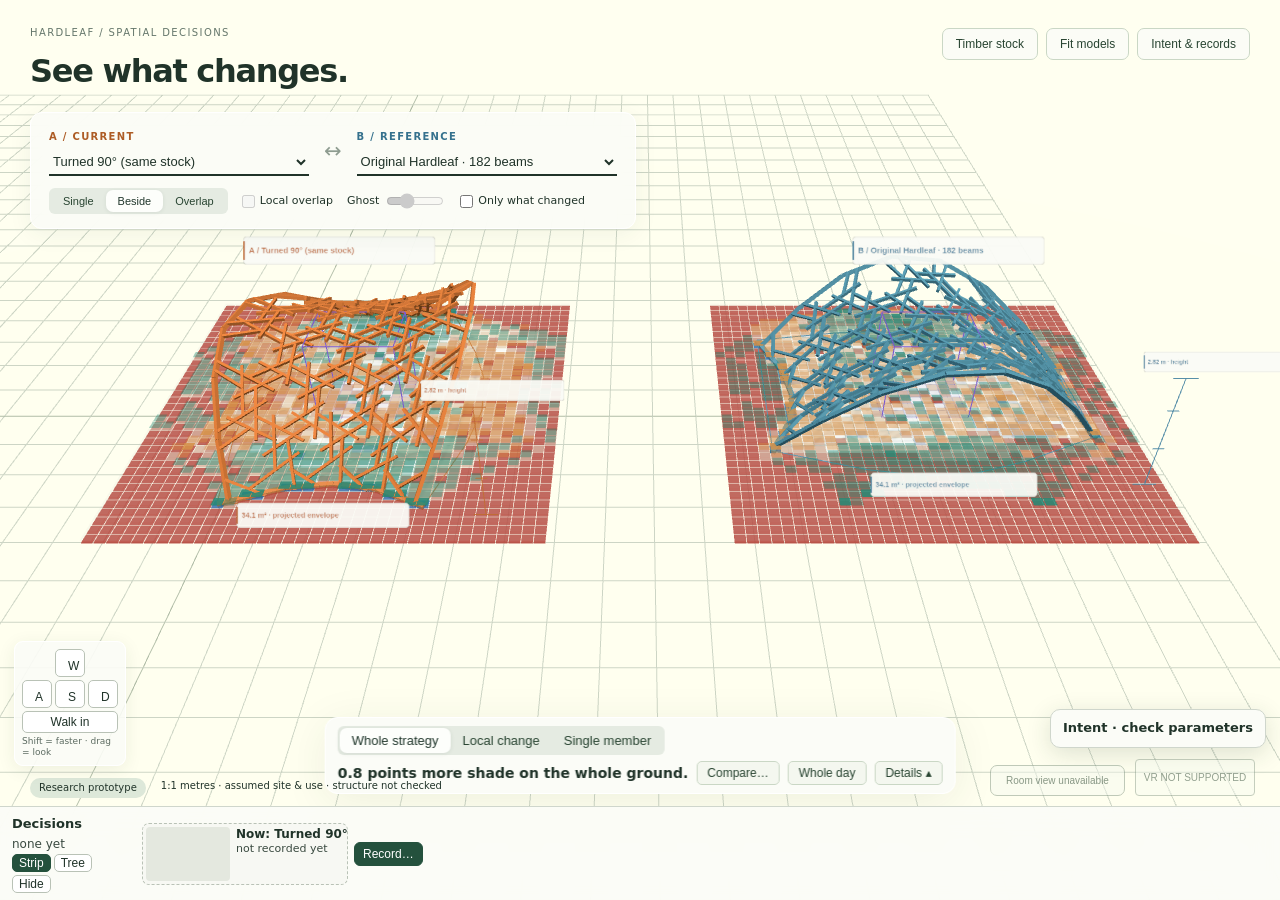
==== commit e7a39666: "Timber stock view Co-Authored-By: Claude Opus 5.5 <noreply@anthropic.com>" ====
--- a/index.html
+++ b/index.html
@@ -6,7 +6,7 @@
 <header><div class="mark">HARDLEAF / SPATIAL DECISIONS</div><h1>See what changes.</h1><p>Same scale. Same sun. Different choices.</p></header>
 <div id="regionBar" hidden role="status"><span id="regionText"></span><button type="button" id="regionConfirm">Confirm</button><button type="button" id="regionCancel">Cancel</button></div>
 <div id="diffPick" hidden aria-label="What to compare"><b>Compare</b><label><input type="checkbox" data-metric="area" checked> Area</label><label><input type="checkbox" data-metric="shade" checked> Shade</label><label><input type="checkbox" data-metric="height" checked> Height</label><label><input type="checkbox" data-metric="material" checked> Timber</label><b>Shade in</b><label><input type="radio" name="scope" value="seat" checked> <span id="scopeSeat">Seating zone</span></label><label><input type="radio" name="scope" value="ground"> Whole ground</label><label><input type="radio" name="scope" value="region" id="scopeRegion" disabled> <span id="scopeRegionText">Selected region (none yet)</span></label><small>Click two ground cells to select a region.</small><button type="button" id="saveFigure" style="margin-top:6px">Save comparison image</button></div>
-<div class="workspace-tools"><button id="fitModels">Fit models</button><button id="advancedToggle" aria-expanded="false">Intent &amp; records</button></div>
+<div class="workspace-tools"><button id="stockToggle" type="button" aria-pressed="false">Timber stock</button><button id="fitModels">Fit models</button><button id="advancedToggle" aria-expanded="false">Intent &amp; records</button></div>
 <section id="comparisonControls" aria-label="Compare designs">
   <div class="model-pickers"><label class="a"><span>A / CURRENT</span><select id="scenario"></select></label><span class="versus">↔</span><label class="b"><span>B / REFERENCE</span><select id="reference"></select></label></div>
   <div class="layout-controls"><div class="segmented"><button data-compare-mode="single">Single</button><button data-compare-mode="beside" class="active">Beside</button><button data-compare-mode="overlay">Overlap</button></div><label class="inline"><input id="localOverlap" type="checkbox">Local overlap</label><label class="inline ghost-label">Ghost <input id="ghostOpacity" type="range" min="0.1" max="0.75" step="0.05" value="0.28" aria-label="Reference ghost opacity"></label><label class="inline"><input id="diffOnly" type="checkbox">Only what changed</label></div>
@@ -52,6 +52,7 @@
 <details><summary>Sources and controls</summary><p>Mouse: rotate; wheel: zoom; click: pick a beam. VR In VR use the controller ray to pick members and the console in front of you. Stand and walk inside your real boundary.</p><p>From the course: Alpine ARchitecture  Lock → Mark → Assign → Check; here: confirm conditions → mark the conflict → compare → decide.</p><a href="docs/SOURCES.md">Data and sources</a></details>
 </aside>
 <div id="walkPad" aria-label="Walk"><div class="wp-keys"><span></span><button type="button" data-walk="KeyW" aria-label="Forward">W</button><span></span><button type="button" data-walk="KeyA" aria-label="Left">A</button><button type="button" data-walk="KeyS" aria-label="Back">S</button><button type="button" data-walk="KeyD" aria-label="Right">D</button></div><button type="button" id="walkIn">Walk in</button><small>Shift = faster · drag = look</small></div>
+<section id="stockBox" hidden aria-label="Timber stock"><div class="sb-head"><b>Timber stock</b><small id="sbCount"></small><button type="button" id="sbClose">Back to the design</button></div><div id="sbBins" role="group" aria-label="Pieces by length"></div><div class="sb-range"><label>From <output id="sbMinV"></output><input id="sbMin" type="range" min="0.3" max="1.6" step="0.05" value="0.3"></label><label>To <output id="sbMaxV"></output><input id="sbMax" type="range" min="0.3" max="1.6" step="0.05" value="1.6"></label></div><small class="sb-hint">Click a piece on the rack. The small model marks where it sits in the project (1:50).</small><div id="sbCard" hidden><div id="sbPhoto"></div><b id="sbTitle"></b><div id="sbSize"></div><div id="sbJoints"></div><button type="button" id="sbClear">Clear selection</button></div><div class="sb-mini"><span>Small model</span><button type="button" id="sbLeft" aria-label="Turn left">⟲</button><button type="button" id="sbRight" aria-label="Turn right">⟳</button></div></section>
 <section id="localMapBox" hidden aria-label="Local search"><div class="lm-head"><b>Local search</b><small id="lmCount"></small><button type="button" id="lmHide">Hide</button></div><div id="lmBody"></div><div class="lm-legend"><span><i class="lk fit"></i>fits the stock</span><span><i class="lk no"></i>over the stock</span><span>▲ raised ▼ lowered</span><span><i class="lk soft"></i>sign differs at 25 cm</span></div><small id="lmNote">Click a point to see it in the scene. 4 people; geometry only.</small></section>
 <section id="aiBox" class="closed" aria-label="Parameter check"><button type="button" id="aiToggle" aria-expanded="false">Intent · check parameters</button><div id="aiBody"><p class="ai-role">Checks your parameters and says if a new requirement needs a new one. It does not design and cannot change anything.</p><details id="aiSettings"><summary id="aiSettingsLabel">AI settings</summary><label>Provider<select id="aiProvider"></select></label><label>API key<input id="aiKey" type="password" autocomplete="off" spellcheck="false" placeholder="Paste your own key"></label><label>Model<input id="aiModel" type="text" spellcheck="false"></label><label class="ai-inline"><input id="aiRemember" type="checkbox"> Remember the key on this device</label><div class="ai-actions"><a id="aiKeyLink" target="_blank" rel="noopener">Get a key</a><button type="button" id="aiClear">Forget key</button></div><small>Your key goes only from this browser to the chosen provider, and you pay for its use. It is never sent to this site or put in the decision record.</small></details><div id="aiLog" aria-live="polite"></div><form id="aiForm"><textarea id="aiInput" rows="2" placeholder="e.g. We also need a table for 6 people. Is anything missing?"></textarea><button type="submit" id="aiSend">Check</button></form></div></section>
 <section id="historyStrip" aria-label="Decision history"><div class="hs-head"><b>Decisions</b><small id="hsCount"></small><div class="hs-tabs"><button type="button" id="hsStrip" aria-pressed="true">Strip</button><button type="button" id="hsTree" aria-pressed="false">Tree</button><button type="button" id="hsHide" aria-expanded="true">Hide</button></div></div><div id="hsBody"></div></section>
--- a/style.css
+++ b/style.css
@@ -80,3 +80,8 @@
 #intentToChat{margin:2px 0 8px;font-size:12px}
 .xr-active #aiBox,.xr-active #localMapBox,.vrpreview #aiBox,.vrpreview #localMapBox,.walking #localMapBox{display:none}
 @media(max-height:700px){#localMapBox{top:190px}}
+#stockBox{position:fixed;left:14px;top:20px;z-index:9;width:min(330px,calc(100vw - 28px));max-height:calc(100vh - var(--hist-h,0px) - 34px);overflow:auto;padding:10px 12px;background:#fbfcf7fa;border:1px solid #cfd6cc;border-radius:10px;box-shadow:0 6px 24px #213b2820;font-size:13px;color:#203329}#stockBox[hidden]{display:none}
+.sb-head{display:flex;flex-wrap:wrap;align-items:baseline;gap:6px}.sb-head small{flex:1;color:#3a4a40;font-size:12px}.sb-head button,#sbClear,.sb-mini button{font-size:12px;padding:2px 8px;border:1px solid #b9c2b6;border-radius:5px;background:#fff;cursor:pointer}
+#sbBins{display:flex;align-items:flex-end;gap:2px;height:70px;margin:8px 0 4px}#sbBins button{flex:1;min-width:0;padding:0;border:0;background:#24513d;border-radius:2px 2px 0 0;cursor:pointer}#sbBins button.off{background:#cfd6cc}#sbBins button:hover,#sbBins button:focus-visible{outline:2px solid #d3792f}
+.sb-range label{display:block;font-size:12px}.sb-range input{width:100%}.sb-hint{color:#3a4a40;font-size:12px;display:block;margin:2px 0 6px}#sbCard{border-top:1px solid #cfd6cc;padding-top:6px}#sbCard[hidden]{display:none}#sbCard b{display:block}#sbPhoto img{width:100%;border-radius:6px;display:block;margin-bottom:6px}#sbPhoto p{margin:0 0 6px;padding:8px;background:#f0f3ec;border:1px dashed #9aa79c;border-radius:6px;font-size:12px;color:#3a4a40}#sbClear{margin-top:6px}.sb-mini{display:flex;align-items:center;gap:6px;margin-top:8px;font-size:12px}
+.stock-mode #comparisonDock,.stock-mode #comparisonControls,.stock-mode #localMapBox,.stock-mode header,.stock-mode #walkPad{display:none}.xr-active #stockBox,.vrpreview #stockBox{display:none}
